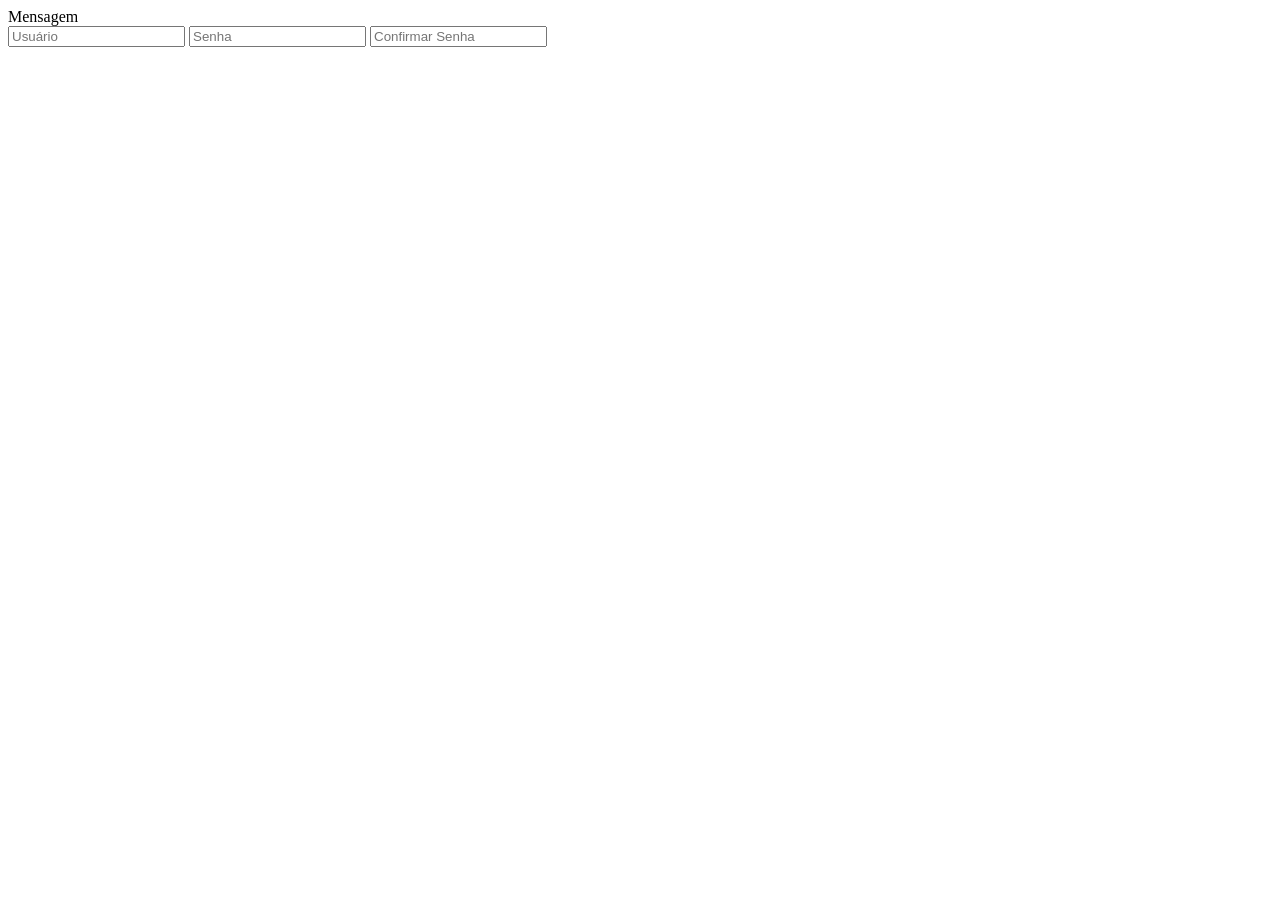
==== index.html @ dc4548c6 "comecei o projeto" ====
<!DOCTYPE html>
<html lang="en">
<head>
    <meta charset="UTF-8">
    <meta name="viewport" content="width=device-width, initial-scale=1.0">
    <link rel="stylesheet" href="./css/style.css">
    <script src="./js/script.js" defer></script>
    <title>Document</title>
</head>
<body>
    <section>
        <form action="" method="post">
            <div id="mensagem">Mensagem</div>
            <input type="text" name="nomeusuario" placeholder="Usuário" id="nomeusuario" minlength="3">
            <input type="password" name="senha" placeholder="Senha" id="senha">
            <input type="password" name="confirmarsenha" placeholder="Confirmar Senha" id="confirmarsenha">
        </form>
    </section>
</body>
</html>
---- css/style.css ----
.vermelho{
    background-color: red;
}

.verde{
    background-color: green;
}

.amarelo{
    background-color: yellow;
}
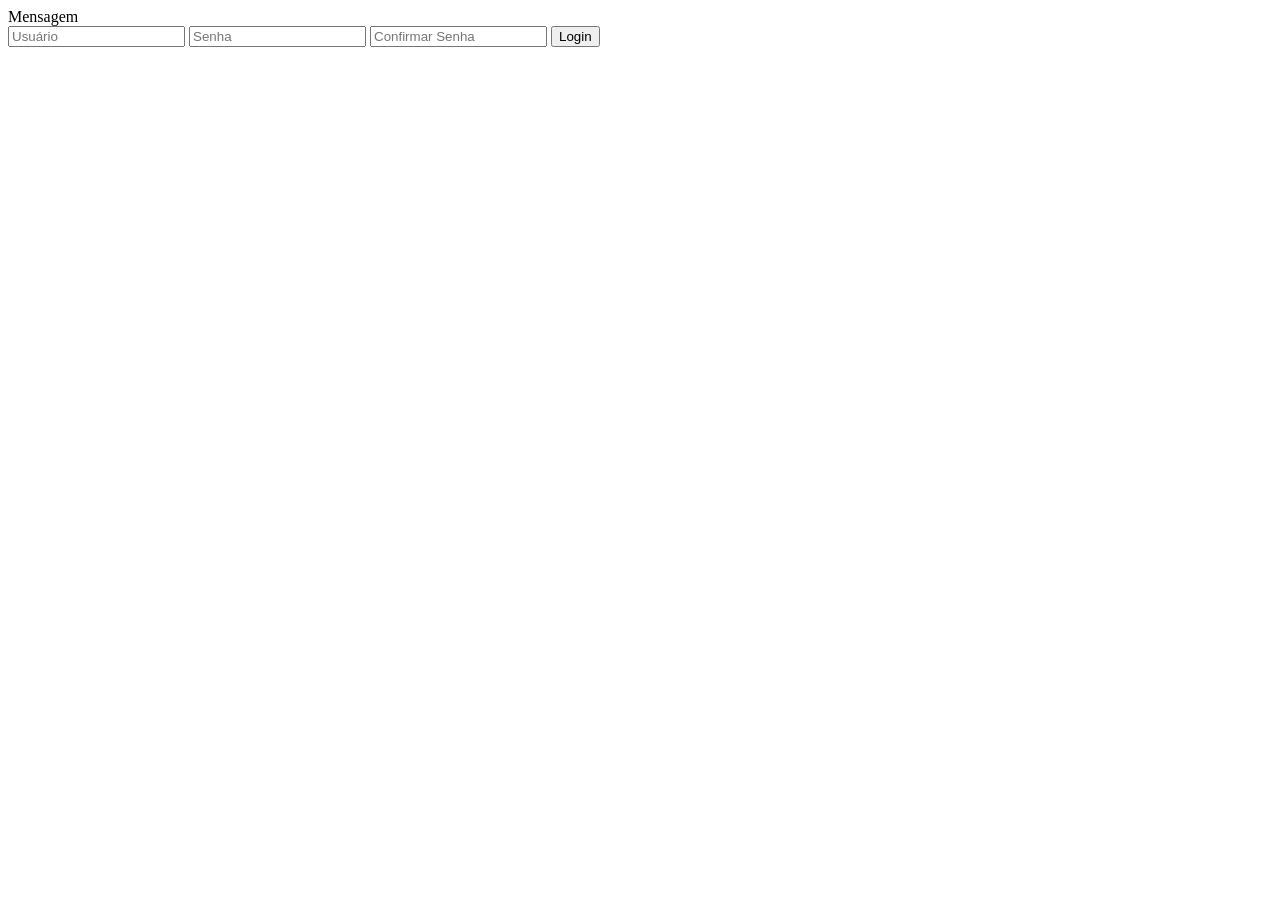
==== commit 15807d5e: "second commit" ====
--- a/index.html
+++ b/index.html
@@ -14,6 +14,7 @@
             <input type="text" name="nomeusuario" placeholder="Usuário" id="nomeusuario" minlength="3">
             <input type="password" name="senha" placeholder="Senha" id="senha">
             <input type="password" name="confirmarsenha" placeholder="Confirmar Senha" id="confirmarsenha">
+            <input type="button" id="btVerificar" value="Login">
         </form>
     </section>
 </body>
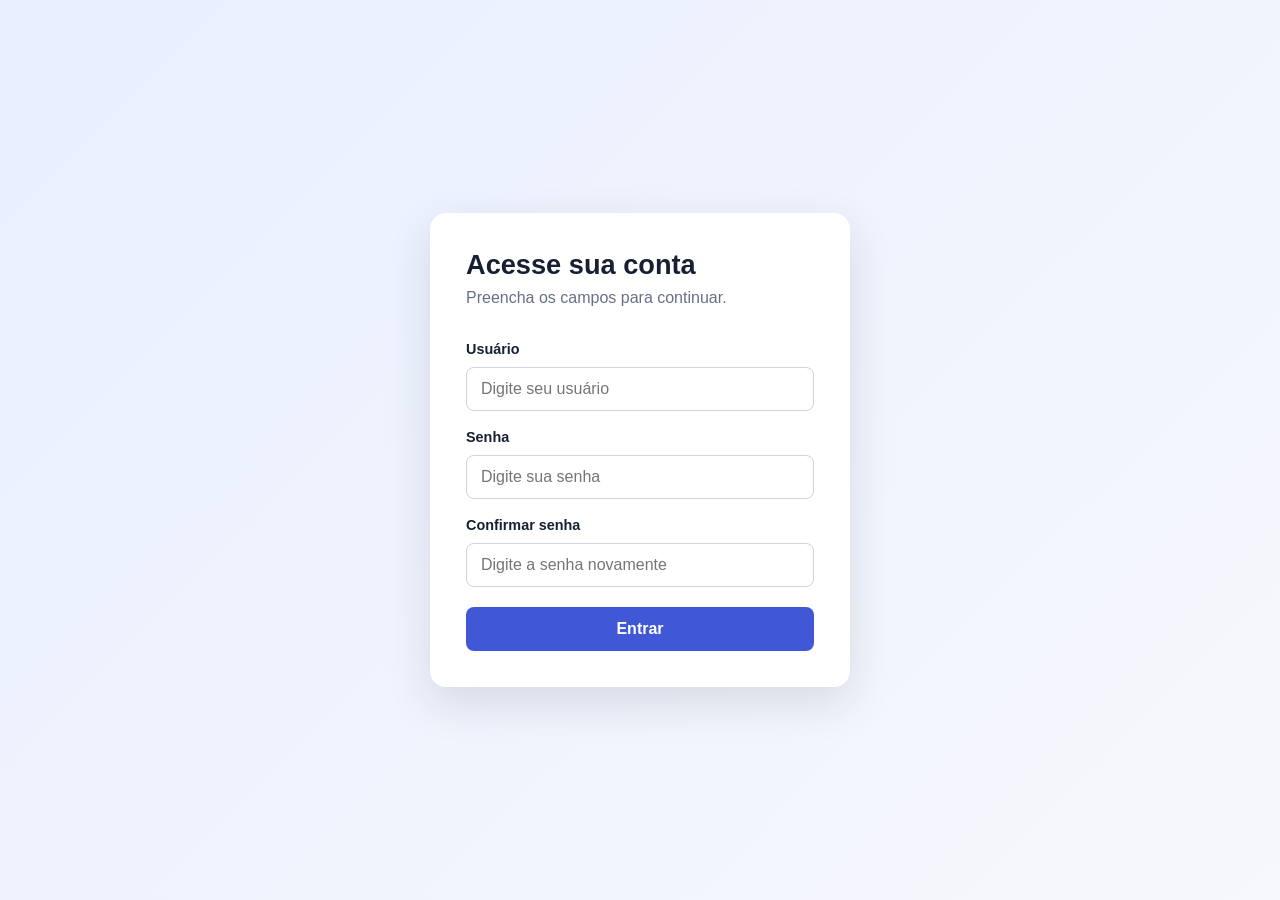
==== commit 678ad7db: "terminei a liçao" ====
--- a/index.html
+++ b/index.html
@@ -1,21 +1,33 @@
 <!DOCTYPE html>
-<html lang="en">
+<html lang="pt-BR">
 <head>
     <meta charset="UTF-8">
     <meta name="viewport" content="width=device-width, initial-scale=1.0">
     <link rel="stylesheet" href="./css/style.css">
     <script src="./js/script.js" defer></script>
-    <title>Document</title>
+    <title>Login</title>
 </head>
 <body>
-    <section>
-        <form action="" method="post">
-            <div id="mensagem">Mensagem</div>
-            <input type="text" name="nomeusuario" placeholder="Usuário" id="nomeusuario" minlength="3">
-            <input type="password" name="senha" placeholder="Senha" id="senha">
-            <input type="password" name="confirmarsenha" placeholder="Confirmar Senha" id="confirmarsenha">
-            <input type="button" id="btVerificar" value="Login">
-        </form>
-    </section>
+    <main>
+        <section class="login-card" aria-labelledby="titulo">
+            <h1 id="titulo">Acesse sua conta</h1>
+            <p class="subtitulo">Preencha os campos para continuar.</p>
+            <form id="formularioLogin" novalidate>
+                <label for="nomeusuario">Usuário</label>
+                <input type="text" name="nomeusuario" placeholder="Digite seu usuário" id="nomeusuario" minlength="3" autocomplete="username" required>
+
+                <label for="senha">Senha</label>
+                <input type="password" name="senha" placeholder="Digite sua senha" id="senha" autocomplete="new-password" required>
+                <div id="forcaSenha" class="forca-senha" aria-live="polite"></div>
+
+                <label for="confirmarsenha">Confirmar senha</label>
+                <input type="password" name="confirmarsenha" placeholder="Digite a senha novamente" id="confirmarsenha" autocomplete="new-password" required>
+
+                <div id="mensagem" class="mensagem" role="status" aria-live="polite"></div>
+                <button type="submit" id="btVerificar">Entrar</button>
+                <div id="resultado" class="resultado" aria-live="polite" hidden></div>
+            </form>
+        </section>
+    </main>
 </body>
-</html>+</html>
--- a/css/style.css
+++ b/css/style.css
@@ -1,11 +1,126 @@
-.vermelho{
-    background-color: red;
+* {
+    box-sizing: border-box;
 }
 
-.verde{
-    background-color: green;
+body {
+    min-height: 100vh;
+    margin: 0;
+    color: #172033;
+    background: linear-gradient(135deg, #e8efff, #f7f8fc);
+    font-family: Arial, Helvetica, sans-serif;
 }
 
-.amarelo{
-    background-color: yellow;
-}+main {
+    display: grid;
+    min-height: 100vh;
+    place-items: center;
+    padding: 24px;
+}
+
+.login-card {
+    width: min(100%, 420px);
+    padding: 36px;
+    background: #fff;
+    border-radius: 16px;
+    box-shadow: 0 16px 45px rgb(23 32 51 / 12%);
+}
+
+h1 {
+    margin: 0;
+    font-size: 1.7rem;
+}
+
+.subtitulo {
+    margin: 8px 0 26px;
+    color: #667085;
+}
+
+form {
+    display: flex;
+    flex-direction: column;
+    gap: 10px;
+}
+
+label {
+    margin-top: 8px;
+    font-size: 0.9rem;
+    font-weight: 700;
+}
+
+input {
+    width: 100%;
+    padding: 12px 14px;
+    border: 1px solid #cdd3df;
+    border-radius: 8px;
+    font: inherit;
+}
+
+input:focus {
+    border-color: #526bea;
+    outline: 3px solid rgb(82 107 234 / 16%);
+}
+
+.forca-senha,
+.mensagem,
+.resultado {
+    padding: 10px 12px;
+    border-radius: 8px;
+    font-size: 0.9rem;
+}
+
+.forca-senha:empty,
+.mensagem:empty {
+    display: none;
+}
+
+.vermelho {
+    color: #ff0000;
+    background-color: #fee2e2;
+}
+
+.amarelo {
+    color: #fde000;
+    background-color: #fef3c7;
+}
+
+.verde {
+    color: #43df05;
+    background-color: #dcfce7;
+}
+
+.mensagem.erro {
+    color: #9e1b1b;
+    background-color: #fee2e2;
+}
+
+button {
+    margin-top: 10px;
+    padding: 13px;
+    color: #fff;
+    background: #4058d6;
+    border: 0;
+    border-radius: 8px;
+    font: inherit;
+    font-weight: 700;
+    cursor: pointer;
+}
+
+button:hover {
+    background: #3046ba;
+}
+
+.resultado {
+    color: #17633a;
+    background: #dcfce7;
+    overflow-wrap: anywhere;
+}
+
+.resultado p {
+    margin: 4px 0;
+}
+
+@media (max-width: 480px) {
+    .login-card {
+        padding: 26px 22px;
+    }
+}
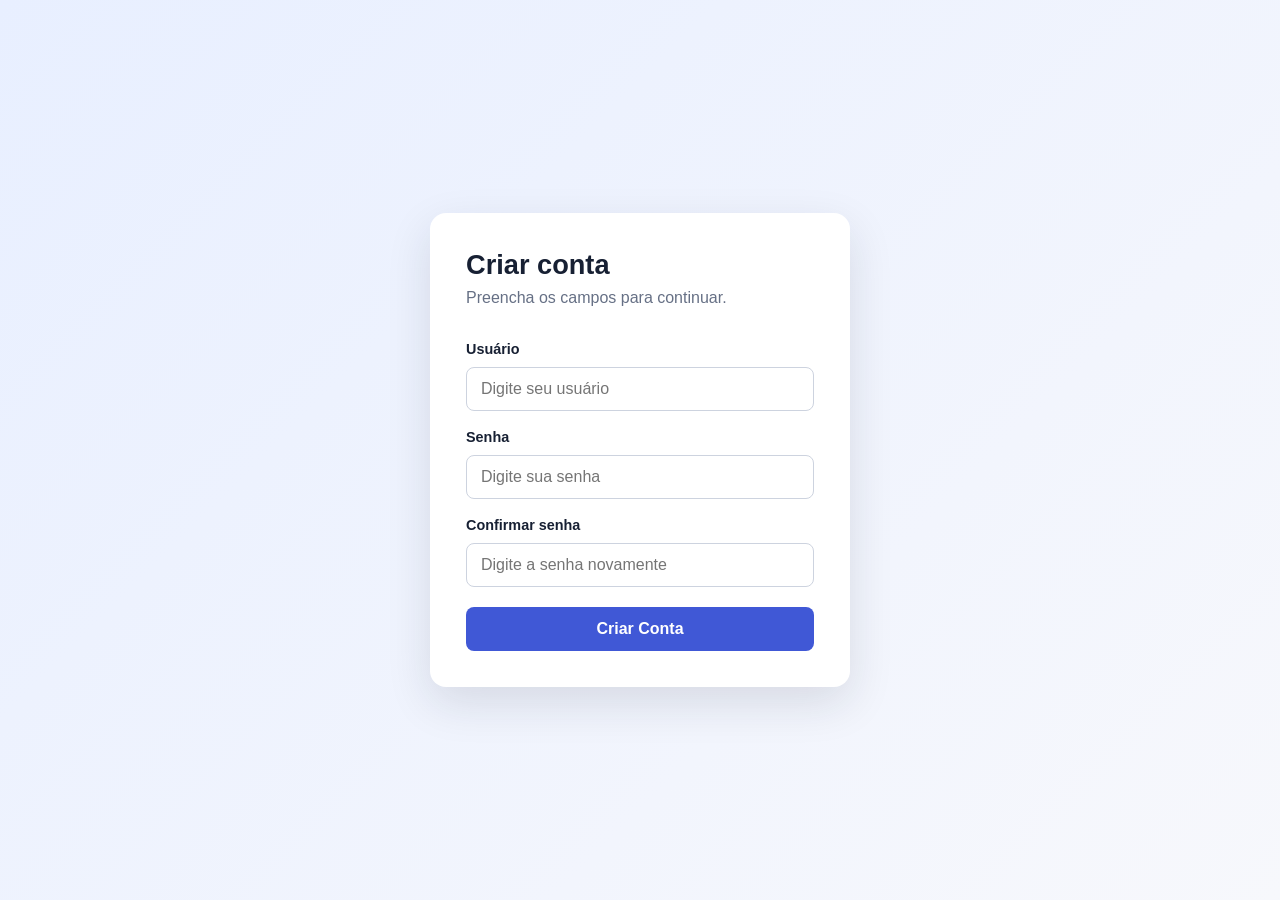
==== commit 3bac917d: "coloquei outra pagina" ====
--- a/index.html
+++ b/index.html
@@ -10,7 +10,7 @@
 <body>
     <main>
         <section class="login-card" aria-labelledby="titulo">
-            <h1 id="titulo">Acesse sua conta</h1>
+            <h1 id="titulo">Criar conta</h1>
             <p class="subtitulo">Preencha os campos para continuar.</p>
             <form id="formularioLogin" novalidate>
                 <label for="nomeusuario">Usuário</label>
@@ -24,8 +24,7 @@
                 <input type="password" name="confirmarsenha" placeholder="Digite a senha novamente" id="confirmarsenha" autocomplete="new-password" required>
 
                 <div id="mensagem" class="mensagem" role="status" aria-live="polite"></div>
-                <button type="submit" id="btVerificar">Entrar</button>
-                <div id="resultado" class="resultado" aria-live="polite" hidden></div>
+                <button id="btVerificar">Criar Conta</button>
             </form>
         </section>
     </main>
--- a/css/style.css
+++ b/css/style.css
@@ -109,6 +109,39 @@
     background: #3046ba;
 }
 
+#nomeusuario{
+    transition: transform 0.1s ease;
+}
+
+#nomeusuario:hover{
+    transform: scale(1.1); /* Aumenta em 10% o tamanho original */
+}
+
+#senha{
+    transition: transform 0.1s ease;
+}
+
+#senha:hover{
+    transform: scale(1.1); /* Aumenta em 10% o tamanho original */
+}
+
+
+#confirmarsenha{
+    transition: transform 0.1s ease;
+}
+
+#confirmarsenha:hover{
+    transform: scale(1.1); /* Aumenta em 10% o tamanho original */
+}
+
+#btVerificar{
+    transition: transform 0.1s ease;
+}
+
+#btVerificar:hover{
+    transform: scale(1.1);
+}
+
 .resultado {
     color: #17633a;
     background: #dcfce7;
